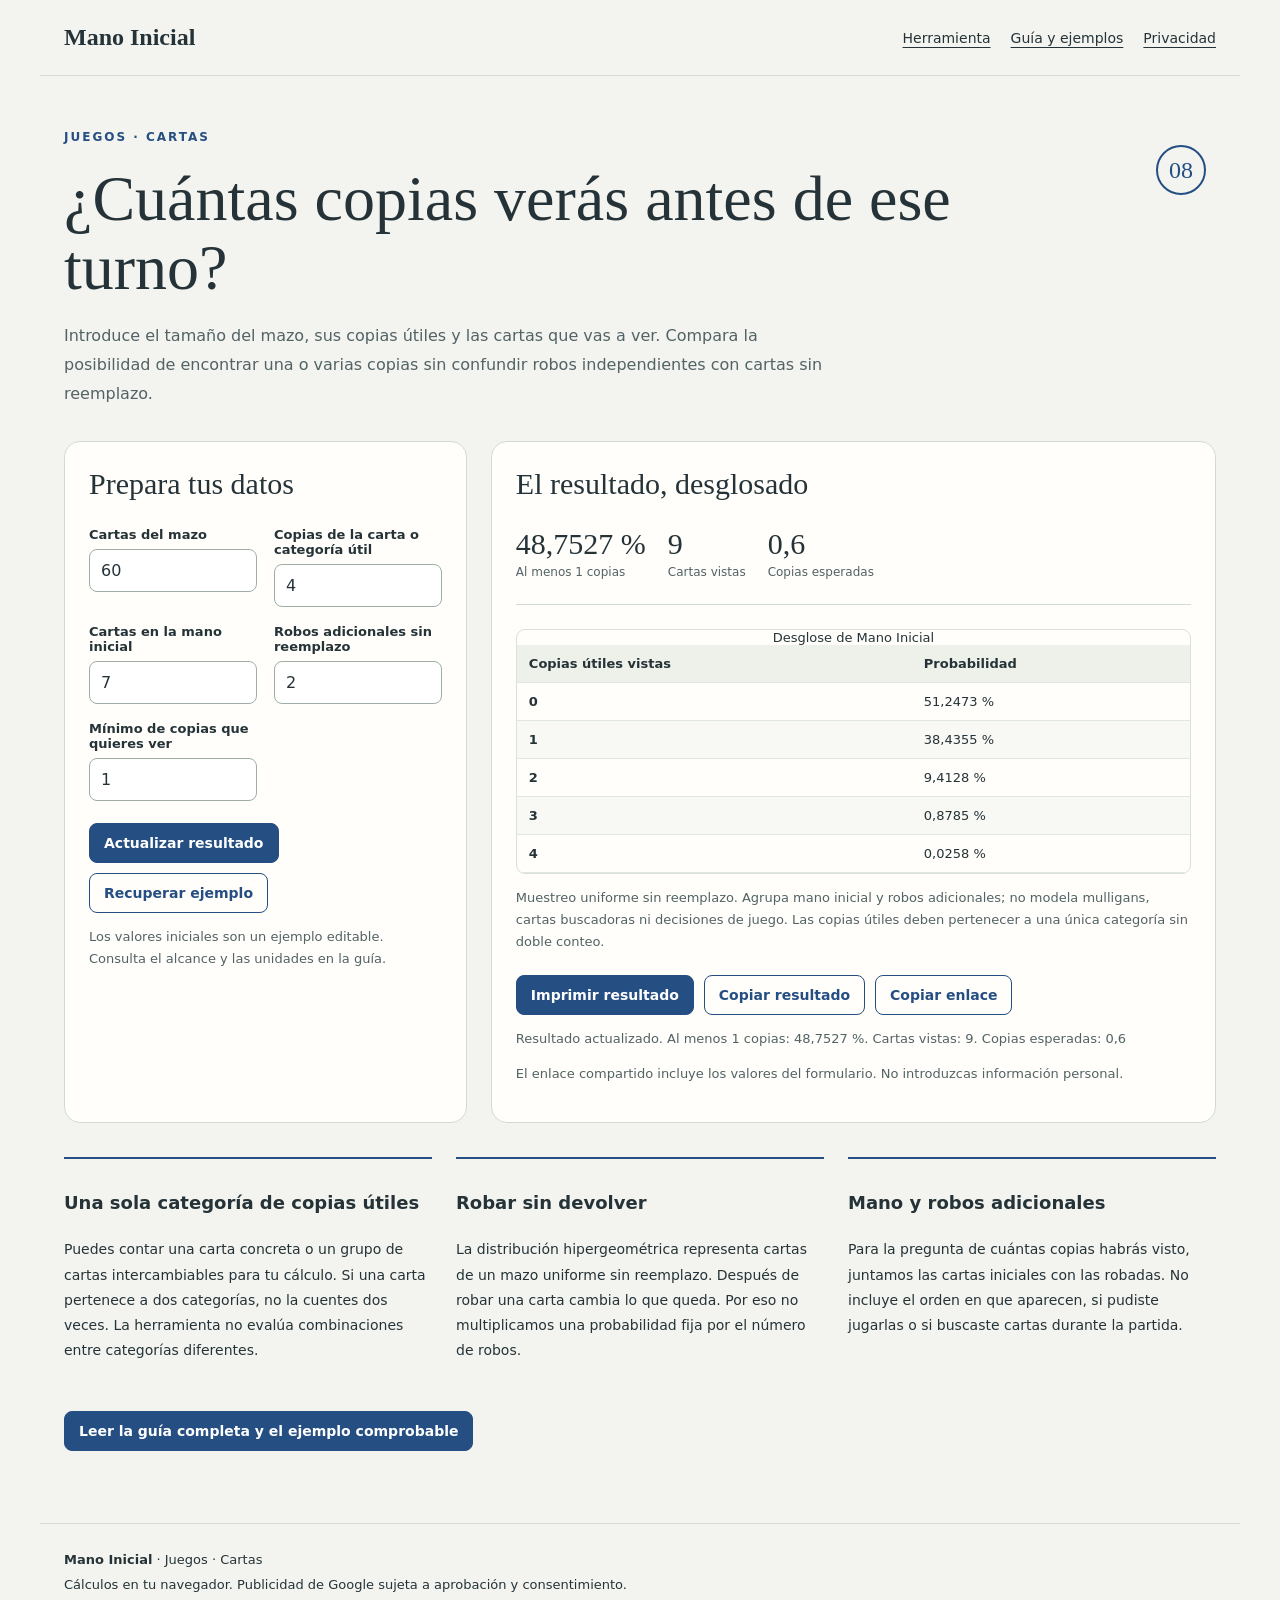
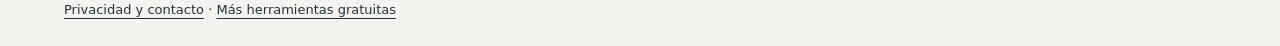
==== index.html @ ffcd870c "Publicar Mano Inicial completa" ====
<!doctype html><html lang="es"><head><meta charset="utf-8"><meta name="viewport" content="width=device-width,initial-scale=1"><meta name="theme-color" content="#254e83"><title>Probabilidad de mano inicial y robos sin reemplazo | Mano Inicial</title><meta name="description" content="Calcula la probabilidad de ver copias útiles en una mano y robos extra. Distribución hipergeométrica con recuentos enteros y parámetros de tu mazo."><link rel="canonical" href="https://ilga25.github.io/mano-inicial/"><link rel="icon" href="favicon.svg" type="image/svg+xml"><link rel="stylesheet" href="style.css"><style>:root{--accent:#254e83}</style><script async src="https://pagead2.googlesyndication.com/pagead/js/adsbygoogle.js?client=ca-pub-2632653491273997" crossorigin="anonymous"></script><script src="privacy-options.js" defer></script><script src="math.js" defer></script><script src="app.js" defer></script><script id="tool-config" type="application/json">{"slug": "mano-inicial", "name": "Mano Inicial", "kind": "hand", "category": "Juegos · Cartas", "color": "#254e83", "title": "Probabilidad de mano inicial y robos sin reemplazo", "description": "Calcula la probabilidad de ver copias útiles en una mano y robos extra. Distribución hipergeométrica con recuentos enteros y parámetros de tu mazo.", "hero": "¿Cuántas copias verás antes de ese turno?", "intro": "Introduce el tamaño del mazo, sus copias útiles y las cartas que vas a ver. Compara la posibilidad de encontrar una o varias copias sin confundir robos independientes con cartas sin reemplazo.", "fields": [["deck", "Cartas del mazo", 60, 2, 300, 1], ["copies", "Copias de la carta o categoría útil", 4, 0, 300, 1], ["hand", "Cartas en la mano inicial", 7, 0, 300, 1], ["draws", "Robos adicionales sin reemplazo", 2, 0, 300, 1], ["need", "Mínimo de copias que quieres ver", 1, 0, 300, 1]], "guide": [["Una sola categoría de copias útiles", "Puedes contar una carta concreta o un grupo de cartas intercambiables para tu cálculo. Si una carta pertenece a dos categorías, no la cuentes dos veces. La herramienta no evalúa combinaciones entre categorías diferentes."], ["Robar sin devolver", "La distribución hipergeométrica representa cartas de un mazo uniforme sin reemplazo. Después de robar una carta cambia lo que queda. Por eso no multiplicamos una probabilidad fija por el número de robos."], ["Mano y robos adicionales", "Para la pregunta de cuántas copias habrás visto, juntamos las cartas iniciales con las robadas. No incluye el orden en que aparecen, si pudiste jugarlas o si buscaste cartas durante la partida."], ["No modela mulligans", "Cambiar cartas, barajar de nuevo, seleccionar entre varias o usar efectos de búsqueda altera el proceso. Para esos casos este cálculo básico no es válido sin adaptar la distribución."], ["Qué significan las copias esperadas", "Es una media matemática: cartas vistas × copias útiles ÷ tamaño del mazo. Un valor como 0,6 no significa que puedas robar una fracción de carta; resume el promedio de muchas manos posibles."], ["Ejemplo comprobable", "En un mazo de diez cartas con dos útiles, al ver dos cartas hay 45 parejas posibles. Solo una contiene las dos útiles, dieciséis contienen exactamente una y veintiocho no contienen ninguna. Al menos una corresponde a 17 de 45."]]}</script><script type="application/ld+json">{"@context": "https://schema.org", "@type": "WebApplication", "name": "Mano Inicial", "url": "https://ilga25.github.io/mano-inicial/", "description": "Calcula la probabilidad de ver copias útiles en una mano y robos extra. Distribución hipergeométrica con recuentos enteros y parámetros de tu mazo.", "inLanguage": "es", "operatingSystem": "Any", "applicationCategory": "UtilitiesApplication", "offers": {"@type": "Offer", "price": "0", "priceCurrency": "EUR"}}</script></head><body><a href="#main" class="skip">Saltar al contenido</a><header><a href="./">Mano Inicial</a><nav aria-label="Principal"><a href="./">Herramienta</a><a href="guia.html">Guía y ejemplos</a><a href="privacidad.html">Privacidad</a></nav></header><main id="main"><section class="hero"><div class="badge" aria-hidden="true">08</div><p class="eyebrow">Juegos · Cartas</p><h1>¿Cuántas copias verás antes de ese turno?</h1><p class="intro">Introduce el tamaño del mazo, sus copias útiles y las cartas que vas a ver. Compara la posibilidad de encontrar una o varias copias sin confundir robos independientes con cartas sin reemplazo.</p></section><div class="workspace"><section class="panel inputs"><h2>Prepara tus datos</h2><form id="form"><div class="fields"><label class="field">Cartas del mazo<input id="deck" type="number" min="2" max="300" step="1" value="60" required></label><label class="field">Copias de la carta o categoría útil<input id="copies" type="number" min="0" max="300" step="1" value="4" required></label><label class="field">Cartas en la mano inicial<input id="hand" type="number" min="0" max="300" step="1" value="7" required></label><label class="field">Robos adicionales sin reemplazo<input id="draws" type="number" min="0" max="300" step="1" value="2" required></label><label class="field">Mínimo de copias que quieres ver<input id="need" type="number" min="0" max="300" step="1" value="1" required></label></div><div class="actions"><button type="submit">Actualizar resultado</button><button id="reset" class="secondary" type="button">Recuperar ejemplo</button></div></form><p class="small">Los valores iniciales son un ejemplo editable. Consulta el alcance y las unidades en la guía.</p></section><section class="panel output"><h2>El resultado, desglosado</h2><noscript>Activa JavaScript para utilizar la herramienta. La guía se puede consultar sin JavaScript.</noscript><p id="error" role="alert" hidden></p><div id="result"><div id="metrics" class="metrics"></div><div class="table-wrap"><table><caption>Desglose de Mano Inicial</caption><thead><tr id="head-row"></tr></thead><tbody id="body-rows"></tbody></table></div><p id="note" class="small"></p></div><div class="actions"><button id="print" type="button">Imprimir resultado</button><button id="copy" type="button" class="secondary">Copiar resultado</button><button id="share" type="button" class="secondary">Copiar enlace</button></div><p id="feedback" role="status" class="small"></p><textarea id="copy-field" aria-label="Contenido para copiar" readonly hidden></textarea><p id="status" role="status" class="small"></p><p class="small share-note">El enlace compartido incluye los valores del formulario. No introduzcas información personal.</p></section></div><section class="cards"><article><h3>Una sola categoría de copias útiles</h3><p>Puedes contar una carta concreta o un grupo de cartas intercambiables para tu cálculo. Si una carta pertenece a dos categorías, no la cuentes dos veces. La herramienta no evalúa combinaciones entre categorías diferentes.</p></article><article><h3>Robar sin devolver</h3><p>La distribución hipergeométrica representa cartas de un mazo uniforme sin reemplazo. Después de robar una carta cambia lo que queda. Por eso no multiplicamos una probabilidad fija por el número de robos.</p></article><article><h3>Mano y robos adicionales</h3><p>Para la pregunta de cuántas copias habrás visto, juntamos las cartas iniciales con las robadas. No incluye el orden en que aparecen, si pudiste jugarlas o si buscaste cartas durante la partida.</p></article></section><p class="guide-link"><a class="button" href="guia.html">Leer la guía completa y el ejemplo comprobable</a></p></main><footer><strong>Mano Inicial</strong> · Juegos · Cartas<br>Cálculos en tu navegador. Publicidad de Google sujeta a aprobación y consentimiento.<br><a href="privacidad.html">Privacidad y contacto</a> · <a href="https://ilga25.github.io/herramientas.html">Más herramientas gratuitas</a><div><button type="button" id="privacy-options" class="secondary" hidden>Opciones de privacidad</button></div></footer></body></html>
---- style.css ----
:root{font-family:system-ui,sans-serif;color:#253338;background:#f3f4ef;font-synthesis:none;--accent:#155e63}*{box-sizing:border-box}body{margin:0}a{color:inherit;text-underline-offset:4px}header,main,footer{max-width:1200px;margin:auto;padding:24px}header{display:flex;justify-content:space-between;align-items:center;gap:20px;border-bottom:1px solid #d5dcd7}header>a{font:700 24px Georgia,serif;text-decoration:none}nav{display:flex;flex-wrap:wrap;gap:20px;font-size:14px}.eyebrow{text-transform:uppercase;letter-spacing:2px;font-size:12px;color:var(--accent);font-weight:750;margin-top:30px}h1{font:clamp(40px,5vw,65px)/1.08 Georgia,serif;font-weight:400;max-width:900px;margin:20px 0}h2{font:30px/1.2 Georgia,serif}h3{font-size:18px}.intro{max-width:760px;line-height:1.8;color:#526265}.hero{position:relative;padding-right:70px}.badge{position:absolute;right:10px;top:15px;width:50px;height:50px;border:2px solid var(--accent);color:var(--accent);border-radius:50%;display:grid;place-items:center;font:24px Georgia,serif}.workspace{display:grid;grid-template-columns:minmax(300px,.75fr) minmax(430px,1.35fr);gap:24px;margin:32px 0}.panel{min-width:0;background:#fffefa;border:1px solid #d1dbd4;border-radius:16px;padding:24px}.panel h2{margin-top:0}.fields{display:grid;grid-template-columns:1fr 1fr;gap:17px}.field{font-size:13px;font-weight:650;display:block}.field input,.field select,.field textarea{display:block;width:100%;min-width:0;margin:7px 0 0;border:1px solid #9eaea5;border-radius:8px;background:white;font:16px system-ui;color:#253338;padding:11px}.field textarea{min-height:240px;resize:vertical;font:14px/1.6 ui-monospace,monospace}.text-field{grid-column:1/-1}input:focus,textarea:focus,button:focus-visible{outline:3px solid color-mix(in srgb,var(--accent) 35%,white);outline-offset:2px}.actions{display:flex;gap:10px;flex-wrap:wrap;margin-top:22px}button,.button{border:1px solid var(--accent);border-radius:8px;background:var(--accent);color:white;padding:11px 14px;font:600 14px system-ui;cursor:pointer;text-decoration:none;display:inline-block}button.secondary{background:transparent;color:var(--accent)}button:disabled{opacity:.45;cursor:default}.small{font-size:13px;line-height:1.7;color:#526265}.metrics{display:flex;flex-wrap:wrap;gap:22px;padding:0 0 24px;border-bottom:1px solid #d1dbd4;margin-bottom:24px}.metrics div{max-width:100%}.metrics strong{display:block;font:30px Georgia,serif;overflow-wrap:anywhere}.metrics span{font-size:12px;color:#526265}.table-wrap{overflow:auto;max-height:680px;border:1px solid #dae0da;border-radius:9px}table{border-collapse:collapse;width:100%;font-size:13px}th,td{border-bottom:1px solid #e0e6e0;padding:11px 12px;text-align:left;vertical-align:top}thead{background:#eef1e9;position:sticky;top:0}tbody th{font-weight:600}tbody tr:nth-child(even){background:#f8f9f4}td{white-space:pre-wrap;overflow-wrap:anywhere;max-width:500px}#error{background:#fbece3;color:#833e20;border-left:4px solid #af5b32;padding:18px;line-height:1.6}#copy-field{width:100%;min-height:100px;font:13px monospace}.reading{max-width:790px;line-height:1.85}.reading h2{margin-top:34px}.cards{display:grid;grid-template-columns:repeat(3,1fr);gap:24px;margin:34px 0}.cards article{border-top:2px solid var(--accent);padding-top:10px;font-size:14px;line-height:1.8}footer{border-top:1px solid #d5dcd7;margin-top:32px;font-size:13px;line-height:1.9}.skip{position:absolute;top:-100px}.skip:focus{top:10px;background:white;padding:14px;z-index:10}[hidden]{display:none!important}.prompt-tool .workspace{grid-template-columns:1fr}.prompt-tool .fields{grid-template-columns:1fr 1fr}.prompt-tool .text-field{grid-column:auto}.prompt-tool .table-wrap td:last-child{min-width:280px;max-width:750px;font-family:ui-monospace,monospace}.prompt-tool .table-wrap{max-height:800px}@media(max-width:850px){.workspace{grid-template-columns:1fr}.cards{grid-template-columns:1fr}.prompt-tool .fields{grid-template-columns:1fr}.hero{padding-right:0}.badge{display:none}header{align-items:flex-start;flex-direction:column}h1{font-size:43px}}@media(max-width:420px){header,main,footer{padding:18px}.panel{padding:17px}.fields{grid-template-columns:1fr}nav{gap:14px}}@media print{body{background:white}header,footer,.hero,.inputs,.actions,.small.share-note,.cards,#feedback,#copy-field,.guide-link{display:none}.workspace{display:block}.panel{border:0;padding:0}.table-wrap{max-height:none;overflow:visible;border:0}thead{position:static}tr{break-inside:avoid}table{font-size:10px}main{padding:0}.metrics strong{font-size:24px}}
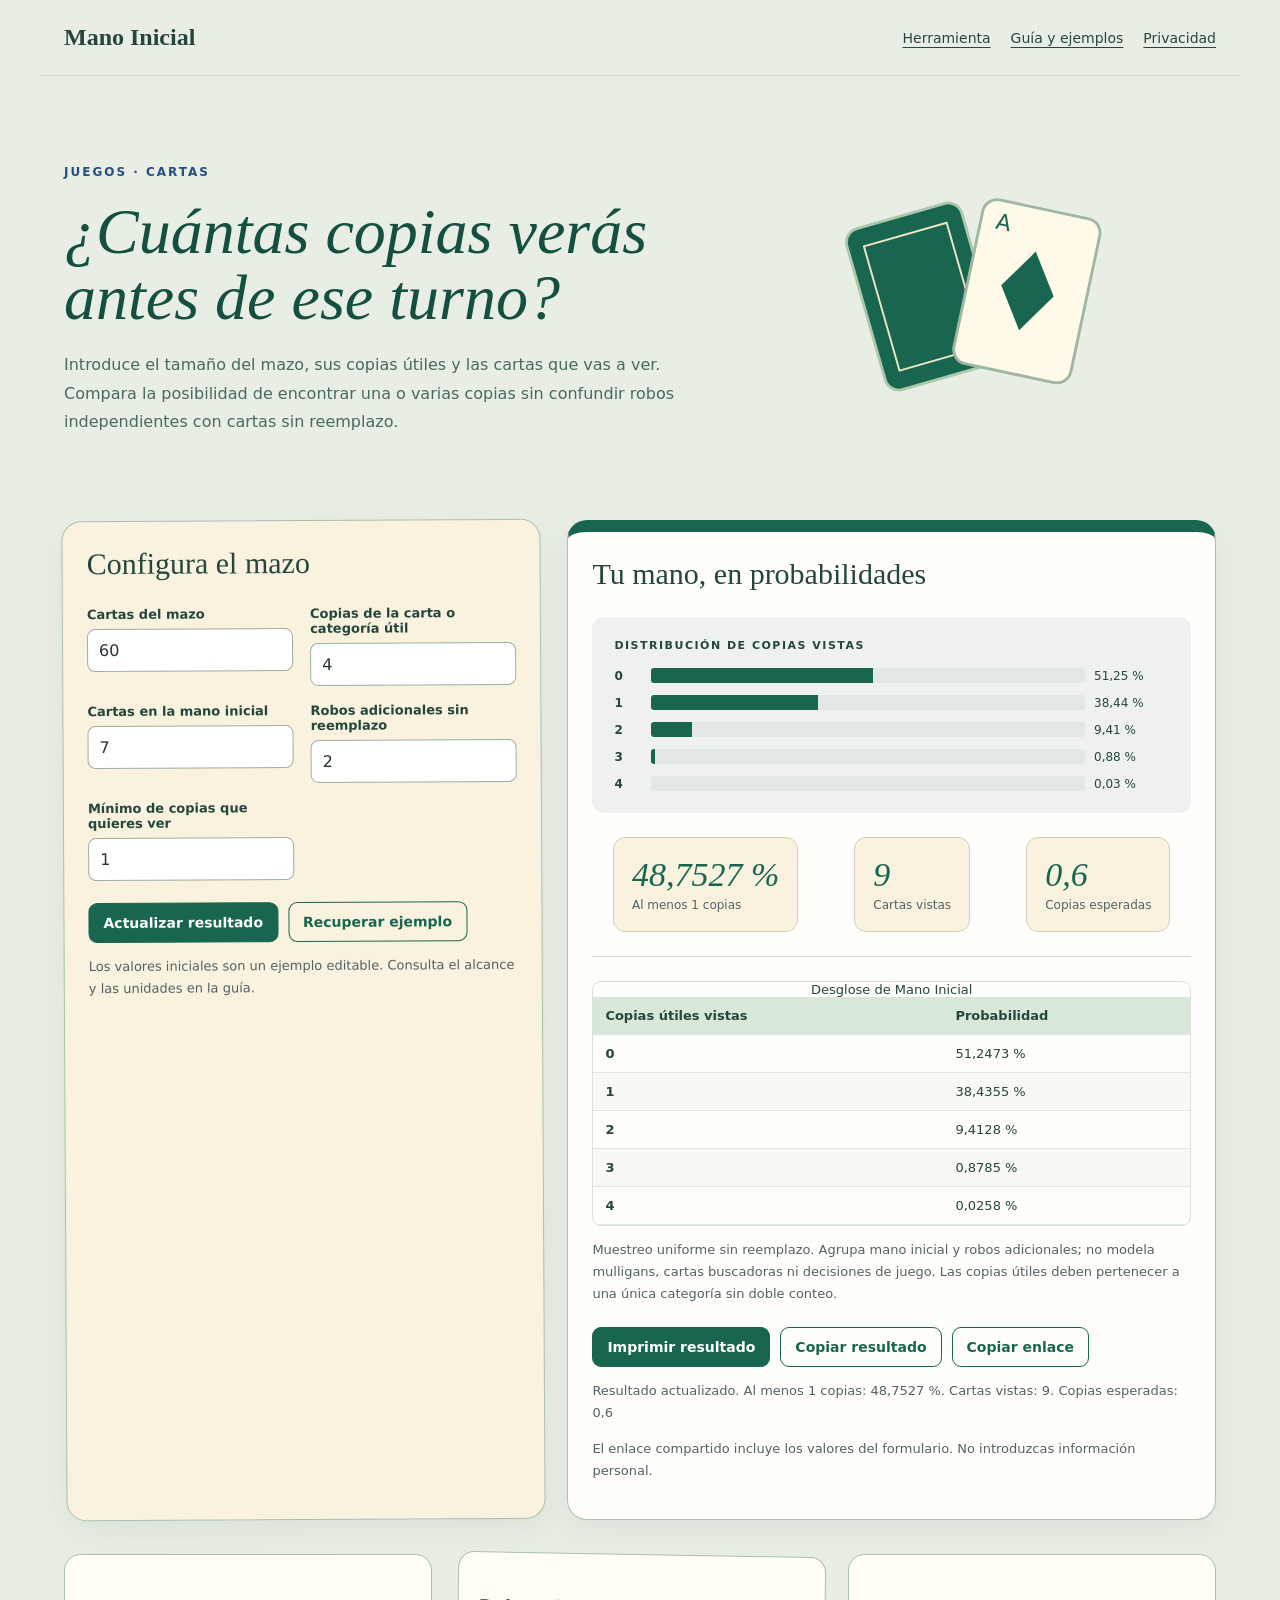
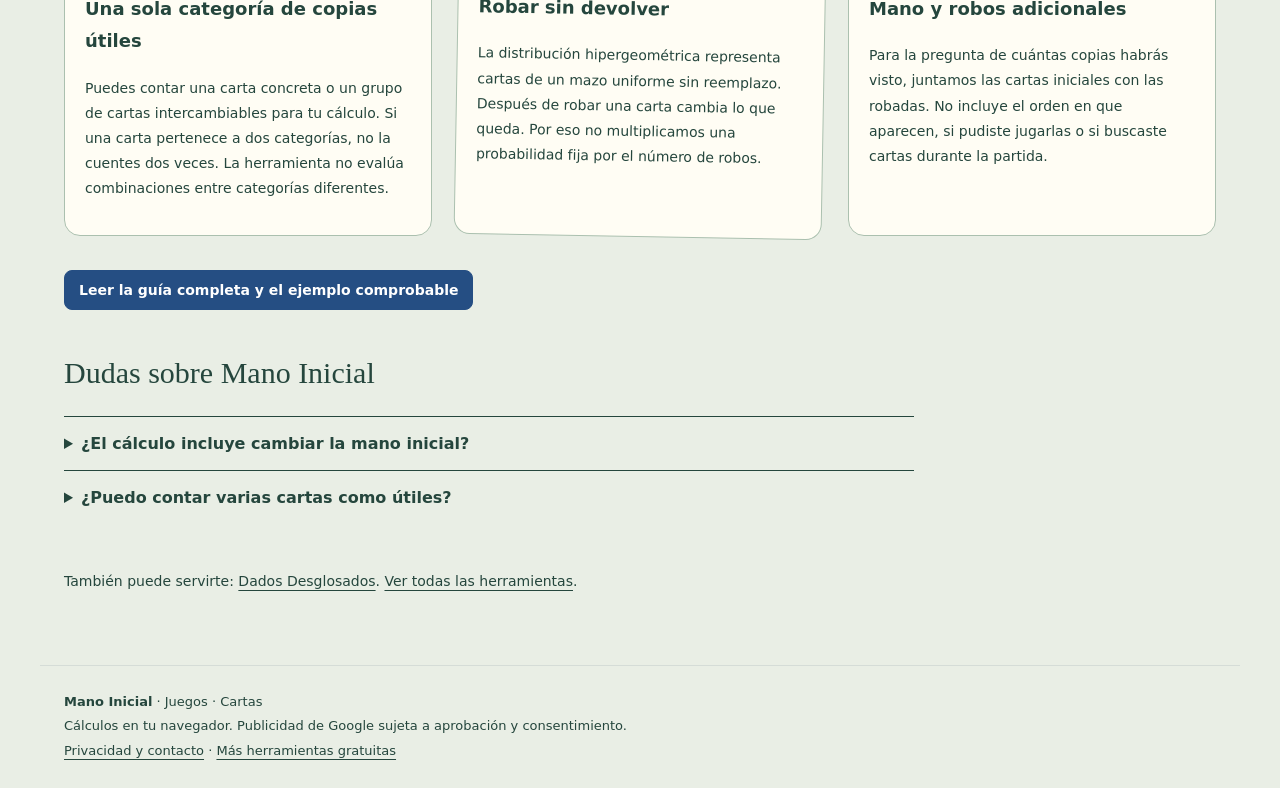
==== commit 79eb053c: "Identidad visual y SEO de Mano Inicial" ====
--- a/index.html
+++ b/index.html
@@ -1 +1 @@
-<!doctype html><html lang="es"><head><meta charset="utf-8"><meta name="viewport" content="width=device-width,initial-scale=1"><meta name="theme-color" content="#254e83"><title>Probabilidad de mano inicial y robos sin reemplazo | Mano Inicial</title><meta name="description" content="Calcula la probabilidad de ver copias útiles en una mano y robos extra. Distribución hipergeométrica con recuentos enteros y parámetros de tu mazo."><link rel="canonical" href="https://ilga25.github.io/mano-inicial/"><link rel="icon" href="favicon.svg" type="image/svg+xml"><link rel="stylesheet" href="style.css"><style>:root{--accent:#254e83}</style><script async src="https://pagead2.googlesyndication.com/pagead/js/adsbygoogle.js?client=ca-pub-2632653491273997" crossorigin="anonymous"></script><script src="privacy-options.js" defer></script><script src="math.js" defer></script><script src="app.js" defer></script><script id="tool-config" type="application/json">{"slug": "mano-inicial", "name": "Mano Inicial", "kind": "hand", "category": "Juegos · Cartas", "color": "#254e83", "title": "Probabilidad de mano inicial y robos sin reemplazo", "description": "Calcula la probabilidad de ver copias útiles en una mano y robos extra. Distribución hipergeométrica con recuentos enteros y parámetros de tu mazo.", "hero": "¿Cuántas copias verás antes de ese turno?", "intro": "Introduce el tamaño del mazo, sus copias útiles y las cartas que vas a ver. Compara la posibilidad de encontrar una o varias copias sin confundir robos independientes con cartas sin reemplazo.", "fields": [["deck", "Cartas del mazo", 60, 2, 300, 1], ["copies", "Copias de la carta o categoría útil", 4, 0, 300, 1], ["hand", "Cartas en la mano inicial", 7, 0, 300, 1], ["draws", "Robos adicionales sin reemplazo", 2, 0, 300, 1], ["need", "Mínimo de copias que quieres ver", 1, 0, 300, 1]], "guide": [["Una sola categoría de copias útiles", "Puedes contar una carta concreta o un grupo de cartas intercambiables para tu cálculo. Si una carta pertenece a dos categorías, no la cuentes dos veces. La herramienta no evalúa combinaciones entre categorías diferentes."], ["Robar sin devolver", "La distribución hipergeométrica representa cartas de un mazo uniforme sin reemplazo. Después de robar una carta cambia lo que queda. Por eso no multiplicamos una probabilidad fija por el número de robos."], ["Mano y robos adicionales", "Para la pregunta de cuántas copias habrás visto, juntamos las cartas iniciales con las robadas. No incluye el orden en que aparecen, si pudiste jugarlas o si buscaste cartas durante la partida."], ["No modela mulligans", "Cambiar cartas, barajar de nuevo, seleccionar entre varias o usar efectos de búsqueda altera el proceso. Para esos casos este cálculo básico no es válido sin adaptar la distribución."], ["Qué significan las copias esperadas", "Es una media matemática: cartas vistas × copias útiles ÷ tamaño del mazo. Un valor como 0,6 no significa que puedas robar una fracción de carta; resume el promedio de muchas manos posibles."], ["Ejemplo comprobable", "En un mazo de diez cartas con dos útiles, al ver dos cartas hay 45 parejas posibles. Solo una contiene las dos útiles, dieciséis contienen exactamente una y veintiocho no contienen ninguna. Al menos una corresponde a 17 de 45."]]}</script><script type="application/ld+json">{"@context": "https://schema.org", "@type": "WebApplication", "name": "Mano Inicial", "url": "https://ilga25.github.io/mano-inicial/", "description": "Calcula la probabilidad de ver copias útiles en una mano y robos extra. Distribución hipergeométrica con recuentos enteros y parámetros de tu mazo.", "inLanguage": "es", "operatingSystem": "Any", "applicationCategory": "UtilitiesApplication", "offers": {"@type": "Offer", "price": "0", "priceCurrency": "EUR"}}</script></head><body><a href="#main" class="skip">Saltar al contenido</a><header><a href="./">Mano Inicial</a><nav aria-label="Principal"><a href="./">Herramienta</a><a href="guia.html">Guía y ejemplos</a><a href="privacidad.html">Privacidad</a></nav></header><main id="main"><section class="hero"><div class="badge" aria-hidden="true">08</div><p class="eyebrow">Juegos · Cartas</p><h1>¿Cuántas copias verás antes de ese turno?</h1><p class="intro">Introduce el tamaño del mazo, sus copias útiles y las cartas que vas a ver. Compara la posibilidad de encontrar una o varias copias sin confundir robos independientes con cartas sin reemplazo.</p></section><div class="workspace"><section class="panel inputs"><h2>Prepara tus datos</h2><form id="form"><div class="fields"><label class="field">Cartas del mazo<input id="deck" type="number" min="2" max="300" step="1" value="60" required></label><label class="field">Copias de la carta o categoría útil<input id="copies" type="number" min="0" max="300" step="1" value="4" required></label><label class="field">Cartas en la mano inicial<input id="hand" type="number" min="0" max="300" step="1" value="7" required></label><label class="field">Robos adicionales sin reemplazo<input id="draws" type="number" min="0" max="300" step="1" value="2" required></label><label class="field">Mínimo de copias que quieres ver<input id="need" type="number" min="0" max="300" step="1" value="1" required></label></div><div class="actions"><button type="submit">Actualizar resultado</button><button id="reset" class="secondary" type="button">Recuperar ejemplo</button></div></form><p class="small">Los valores iniciales son un ejemplo editable. Consulta el alcance y las unidades en la guía.</p></section><section class="panel output"><h2>El resultado, desglosado</h2><noscript>Activa JavaScript para utilizar la herramienta. La guía se puede consultar sin JavaScript.</noscript><p id="error" role="alert" hidden></p><div id="result"><div id="metrics" class="metrics"></div><div class="table-wrap"><table><caption>Desglose de Mano Inicial</caption><thead><tr id="head-row"></tr></thead><tbody id="body-rows"></tbody></table></div><p id="note" class="small"></p></div><div class="actions"><button id="print" type="button">Imprimir resultado</button><button id="copy" type="button" class="secondary">Copiar resultado</button><button id="share" type="button" class="secondary">Copiar enlace</button></div><p id="feedback" role="status" class="small"></p><textarea id="copy-field" aria-label="Contenido para copiar" readonly hidden></textarea><p id="status" role="status" class="small"></p><p class="small share-note">El enlace compartido incluye los valores del formulario. No introduzcas información personal.</p></section></div><section class="cards"><article><h3>Una sola categoría de copias útiles</h3><p>Puedes contar una carta concreta o un grupo de cartas intercambiables para tu cálculo. Si una carta pertenece a dos categorías, no la cuentes dos veces. La herramienta no evalúa combinaciones entre categorías diferentes.</p></article><article><h3>Robar sin devolver</h3><p>La distribución hipergeométrica representa cartas de un mazo uniforme sin reemplazo. Después de robar una carta cambia lo que queda. Por eso no multiplicamos una probabilidad fija por el número de robos.</p></article><article><h3>Mano y robos adicionales</h3><p>Para la pregunta de cuántas copias habrás visto, juntamos las cartas iniciales con las robadas. No incluye el orden en que aparecen, si pudiste jugarlas o si buscaste cartas durante la partida.</p></article></section><p class="guide-link"><a class="button" href="guia.html">Leer la guía completa y el ejemplo comprobable</a></p></main><footer><strong>Mano Inicial</strong> · Juegos · Cartas<br>Cálculos en tu navegador. Publicidad de Google sujeta a aprobación y consentimiento.<br><a href="privacidad.html">Privacidad y contacto</a> · <a href="https://ilga25.github.io/herramientas.html">Más herramientas gratuitas</a><div><button type="button" id="privacy-options" class="secondary" hidden>Opciones de privacidad</button></div></footer></body></html>+<!doctype html><html lang="es"><head><meta charset="utf-8"><meta name="viewport" content="width=device-width,initial-scale=1"><meta name="theme-color" content="#254e83"><title>Probabilidad de mano inicial y robos sin reemplazo | Mano Inicial</title><meta name="description" content="Calcula la probabilidad de ver copias útiles en una mano y robos extra. Distribución hipergeométrica con recuentos enteros y parámetros de tu mazo."><link rel="canonical" href="https://ilga25.github.io/mano-inicial/"><link rel="icon" href="favicon.svg" type="image/svg+xml"><link rel="stylesheet" href="style.css"><style>:root{--accent:#254e83}</style><script async src="https://pagead2.googlesyndication.com/pagead/js/adsbygoogle.js?client=ca-pub-2632653491273997" crossorigin="anonymous"></script><script src="privacy-options.js" defer></script><script src="math.js" defer></script><script src="app.js" defer></script><script id="tool-config" type="application/json">{"slug": "mano-inicial", "name": "Mano Inicial", "kind": "hand", "category": "Juegos · Cartas", "color": "#254e83", "title": "Probabilidad de mano inicial y robos sin reemplazo", "description": "Calcula la probabilidad de ver copias útiles en una mano y robos extra. Distribución hipergeométrica con recuentos enteros y parámetros de tu mazo.", "hero": "¿Cuántas copias verás antes de ese turno?", "intro": "Introduce el tamaño del mazo, sus copias útiles y las cartas que vas a ver. Compara la posibilidad de encontrar una o varias copias sin confundir robos independientes con cartas sin reemplazo.", "fields": [["deck", "Cartas del mazo", 60, 2, 300, 1], ["copies", "Copias de la carta o categoría útil", 4, 0, 300, 1], ["hand", "Cartas en la mano inicial", 7, 0, 300, 1], ["draws", "Robos adicionales sin reemplazo", 2, 0, 300, 1], ["need", "Mínimo de copias que quieres ver", 1, 0, 300, 1]], "guide": [["Una sola categoría de copias útiles", "Puedes contar una carta concreta o un grupo de cartas intercambiables para tu cálculo. Si una carta pertenece a dos categorías, no la cuentes dos veces. La herramienta no evalúa combinaciones entre categorías diferentes."], ["Robar sin devolver", "La distribución hipergeométrica representa cartas de un mazo uniforme sin reemplazo. Después de robar una carta cambia lo que queda. Por eso no multiplicamos una probabilidad fija por el número de robos."], ["Mano y robos adicionales", "Para la pregunta de cuántas copias habrás visto, juntamos las cartas iniciales con las robadas. No incluye el orden en que aparecen, si pudiste jugarlas o si buscaste cartas durante la partida."], ["No modela mulligans", "Cambiar cartas, barajar de nuevo, seleccionar entre varias o usar efectos de búsqueda altera el proceso. Para esos casos este cálculo básico no es válido sin adaptar la distribución."], ["Qué significan las copias esperadas", "Es una media matemática: cartas vistas × copias útiles ÷ tamaño del mazo. Un valor como 0,6 no significa que puedas robar una fracción de carta; resume el promedio de muchas manos posibles."], ["Ejemplo comprobable", "En un mazo de diez cartas con dos útiles, al ver dos cartas hay 45 parejas posibles. Solo una contiene las dos útiles, dieciséis contienen exactamente una y veintiocho no contienen ninguna. Al menos una corresponde a 17 de 45."]]}</script><script type="application/ld+json">{"@context": "https://schema.org", "@type": "WebApplication", "name": "Mano Inicial", "url": "https://ilga25.github.io/mano-inicial/", "description": "Calcula la probabilidad de ver copias útiles en una mano y robos extra. Distribución hipergeométrica con recuentos enteros y parámetros de tu mazo.", "inLanguage": "es", "operatingSystem": "Any", "applicationCategory": "UtilitiesApplication", "offers": {"@type": "Offer", "price": "0", "priceCurrency": "EUR"}}</script><meta property="og:type" content="website"><meta property="og:locale" content="es_ES"><meta property="og:url" content="https://ilga25.github.io/mano-inicial/"><meta property="og:title" content="Probabilidad de mano inicial y robos sin reemplazo | Mano Inicial"><meta name="twitter:card" content="summary"><meta property="og:description" content="Calcula la probabilidad de ver copias útiles en una mano y robos extra. Distribución hipergeométrica con recuentos enteros y parámetros de tu mazo."></head><body class="theme-hand"><a href="#main" class="skip">Saltar al contenido</a><header><a href="./">Mano Inicial</a><nav aria-label="Principal"><a href="./">Herramienta</a><a href="guia.html">Guía y ejemplos</a><a href="privacidad.html">Privacidad</a></nav></header><main id="main"><section class="hero"><div class="hero-copy"><p class="eyebrow">Juegos · Cartas</p><h1>¿Cuántas copias verás antes de ese turno?</h1><p class="intro">Introduce el tamaño del mazo, sus copias útiles y las cartas que vas a ver. Compara la posibilidad de encontrar una o varias copias sin confundir robos independientes con cartas sin reemplazo.</p></div><div class="brand-art" aria-hidden="true"><svg viewBox="0 0 400 230"><g transform="rotate(-16 155 120)"><rect x="75" y="25" width="125" height="175" rx="15" fill="#196650" stroke="#acc8ab" stroke-width="3"/><path d="M92 45h90v135H92z" fill="none" stroke="#f0e6c5" stroke-width="2"/></g><g transform="rotate(12 245 120)"><rect x="180" y="25" width="125" height="175" rx="15" fill="#fff9e7" stroke="#9fb6a3" stroke-width="3"/><path d="M243 70l28 42-28 42-28-42z" fill="#196650"/><text x="196" y="55" fill="#196650" font-size="23">A</text></g></svg></div></section><div class="workspace"><section class="panel inputs"><h2>Configura el mazo</h2><form id="form"><div class="fields"><label class="field">Cartas del mazo<input id="deck" type="number" min="2" max="300" step="1" value="60" required></label><label class="field">Copias de la carta o categoría útil<input id="copies" type="number" min="0" max="300" step="1" value="4" required></label><label class="field">Cartas en la mano inicial<input id="hand" type="number" min="0" max="300" step="1" value="7" required></label><label class="field">Robos adicionales sin reemplazo<input id="draws" type="number" min="0" max="300" step="1" value="2" required></label><label class="field">Mínimo de copias que quieres ver<input id="need" type="number" min="0" max="300" step="1" value="1" required></label></div><div class="actions"><button type="submit">Actualizar resultado</button><button id="reset" class="secondary" type="button">Recuperar ejemplo</button></div></form><p class="small">Los valores iniciales son un ejemplo editable. Consulta el alcance y las unidades en la guía.</p></section><section class="panel output"><h2>Tu mano, en probabilidades</h2><noscript>Activa JavaScript para utilizar la herramienta. La guía se puede consultar sin JavaScript.</noscript><p id="error" role="alert" hidden></p><div id="result"><div id="feature-viz"></div><div id="metrics" class="metrics"></div><div class="table-wrap"><table><caption>Desglose de Mano Inicial</caption><thead><tr id="head-row"></tr></thead><tbody id="body-rows"></tbody></table></div><p id="note" class="small"></p></div><div class="actions"><button id="print" type="button">Imprimir resultado</button><button id="copy" type="button" class="secondary">Copiar resultado</button><button id="share" type="button" class="secondary">Copiar enlace</button></div><p id="feedback" role="status" class="small"></p><textarea id="copy-field" aria-label="Contenido para copiar" readonly hidden></textarea><p id="status" role="status" class="small"></p><p class="small share-note">El enlace compartido incluye los valores del formulario. No introduzcas información personal.</p></section></div><section class="cards"><article><h3>Una sola categoría de copias útiles</h3><p>Puedes contar una carta concreta o un grupo de cartas intercambiables para tu cálculo. Si una carta pertenece a dos categorías, no la cuentes dos veces. La herramienta no evalúa combinaciones entre categorías diferentes.</p></article><article><h3>Robar sin devolver</h3><p>La distribución hipergeométrica representa cartas de un mazo uniforme sin reemplazo. Después de robar una carta cambia lo que queda. Por eso no multiplicamos una probabilidad fija por el número de robos.</p></article><article><h3>Mano y robos adicionales</h3><p>Para la pregunta de cuántas copias habrás visto, juntamos las cartas iniciales con las robadas. No incluye el orden en que aparecen, si pudiste jugarlas o si buscaste cartas durante la partida.</p></article></section><p class="guide-link"><a class="button" href="guia.html">Leer la guía completa y el ejemplo comprobable</a></p><!-- EXTRA IDENTIDAD --><section class="faq-custom"><h2>Dudas sobre Mano Inicial</h2><details><summary>¿El cálculo incluye cambiar la mano inicial?</summary><p>No. Los mulligans o efectos de búsqueda alteran el proceso y no se modelan aquí.</p></details><details><summary>¿Puedo contar varias cartas como útiles?</summary><p>Sí, si forman una sola categoría y no cuentas la misma carta más de una vez.</p></details></section><p class="related-tool">También puede servirte: <a href="https://ilga25.github.io/dados-desglosados/">Dados Desglosados</a>. <a href="https://ilga25.github.io/herramientas.html">Ver todas las herramientas</a>.</p><!-- FIN EXTRA IDENTIDAD --></main><footer><strong>Mano Inicial</strong> · Juegos · Cartas<br>Cálculos en tu navegador. Publicidad de Google sujeta a aprobación y consentimiento.<br><a href="privacidad.html">Privacidad y contacto</a> · <a href="https://ilga25.github.io/herramientas.html">Más herramientas gratuitas</a><div><button type="button" id="privacy-options" class="secondary" hidden>Opciones de privacidad</button></div></footer></body></html>
--- a/style.css
+++ b/style.css
@@ -1 +1,13 @@
-:root{font-family:system-ui,sans-serif;color:#253338;background:#f3f4ef;font-synthesis:none;--accent:#155e63}*{box-sizing:border-box}body{margin:0}a{color:inherit;text-underline-offset:4px}header,main,footer{max-width:1200px;margin:auto;padding:24px}header{display:flex;justify-content:space-between;align-items:center;gap:20px;border-bottom:1px solid #d5dcd7}header>a{font:700 24px Georgia,serif;text-decoration:none}nav{display:flex;flex-wrap:wrap;gap:20px;font-size:14px}.eyebrow{text-transform:uppercase;letter-spacing:2px;font-size:12px;color:var(--accent);font-weight:750;margin-top:30px}h1{font:clamp(40px,5vw,65px)/1.08 Georgia,serif;font-weight:400;max-width:900px;margin:20px 0}h2{font:30px/1.2 Georgia,serif}h3{font-size:18px}.intro{max-width:760px;line-height:1.8;color:#526265}.hero{position:relative;padding-right:70px}.badge{position:absolute;right:10px;top:15px;width:50px;height:50px;border:2px solid var(--accent);color:var(--accent);border-radius:50%;display:grid;place-items:center;font:24px Georgia,serif}.workspace{display:grid;grid-template-columns:minmax(300px,.75fr) minmax(430px,1.35fr);gap:24px;margin:32px 0}.panel{min-width:0;background:#fffefa;border:1px solid #d1dbd4;border-radius:16px;padding:24px}.panel h2{margin-top:0}.fields{display:grid;grid-template-columns:1fr 1fr;gap:17px}.field{font-size:13px;font-weight:650;display:block}.field input,.field select,.field textarea{display:block;width:100%;min-width:0;margin:7px 0 0;border:1px solid #9eaea5;border-radius:8px;background:white;font:16px system-ui;color:#253338;padding:11px}.field textarea{min-height:240px;resize:vertical;font:14px/1.6 ui-monospace,monospace}.text-field{grid-column:1/-1}input:focus,textarea:focus,button:focus-visible{outline:3px solid color-mix(in srgb,var(--accent) 35%,white);outline-offset:2px}.actions{display:flex;gap:10px;flex-wrap:wrap;margin-top:22px}button,.button{border:1px solid var(--accent);border-radius:8px;background:var(--accent);color:white;padding:11px 14px;font:600 14px system-ui;cursor:pointer;text-decoration:none;display:inline-block}button.secondary{background:transparent;color:var(--accent)}button:disabled{opacity:.45;cursor:default}.small{font-size:13px;line-height:1.7;color:#526265}.metrics{display:flex;flex-wrap:wrap;gap:22px;padding:0 0 24px;border-bottom:1px solid #d1dbd4;margin-bottom:24px}.metrics div{max-width:100%}.metrics strong{display:block;font:30px Georgia,serif;overflow-wrap:anywhere}.metrics span{font-size:12px;color:#526265}.table-wrap{overflow:auto;max-height:680px;border:1px solid #dae0da;border-radius:9px}table{border-collapse:collapse;width:100%;font-size:13px}th,td{border-bottom:1px solid #e0e6e0;padding:11px 12px;text-align:left;vertical-align:top}thead{background:#eef1e9;position:sticky;top:0}tbody th{font-weight:600}tbody tr:nth-child(even){background:#f8f9f4}td{white-space:pre-wrap;overflow-wrap:anywhere;max-width:500px}#error{background:#fbece3;color:#833e20;border-left:4px solid #af5b32;padding:18px;line-height:1.6}#copy-field{width:100%;min-height:100px;font:13px monospace}.reading{max-width:790px;line-height:1.85}.reading h2{margin-top:34px}.cards{display:grid;grid-template-columns:repeat(3,1fr);gap:24px;margin:34px 0}.cards article{border-top:2px solid var(--accent);padding-top:10px;font-size:14px;line-height:1.8}footer{border-top:1px solid #d5dcd7;margin-top:32px;font-size:13px;line-height:1.9}.skip{position:absolute;top:-100px}.skip:focus{top:10px;background:white;padding:14px;z-index:10}[hidden]{display:none!important}.prompt-tool .workspace{grid-template-columns:1fr}.prompt-tool .fields{grid-template-columns:1fr 1fr}.prompt-tool .text-field{grid-column:auto}.prompt-tool .table-wrap td:last-child{min-width:280px;max-width:750px;font-family:ui-monospace,monospace}.prompt-tool .table-wrap{max-height:800px}@media(max-width:850px){.workspace{grid-template-columns:1fr}.cards{grid-template-columns:1fr}.prompt-tool .fields{grid-template-columns:1fr}.hero{padding-right:0}.badge{display:none}header{align-items:flex-start;flex-direction:column}h1{font-size:43px}}@media(max-width:420px){header,main,footer{padding:18px}.panel{padding:17px}.fields{grid-template-columns:1fr}nav{gap:14px}}@media print{body{background:white}header,footer,.hero,.inputs,.actions,.small.share-note,.cards,#feedback,#copy-field,.guide-link{display:none}.workspace{display:block}.panel{border:0;padding:0}.table-wrap{max-height:none;overflow:visible;border:0}thead{position:static}tr{break-inside:avoid}table{font-size:10px}main{padding:0}.metrics strong{font-size:24px}}
+:root{font-family:system-ui,sans-serif;color:#253338;background:#f3f4ef;font-synthesis:none;--accent:#155e63}*{box-sizing:border-box}body{margin:0}a{color:inherit;text-underline-offset:4px}header,main,footer{max-width:1200px;margin:auto;padding:24px}header{display:flex;justify-content:space-between;align-items:center;gap:20px;border-bottom:1px solid #d5dcd7}header>a{font:700 24px Georgia,serif;text-decoration:none}nav{display:flex;flex-wrap:wrap;gap:20px;font-size:14px}.eyebrow{text-transform:uppercase;letter-spacing:2px;font-size:12px;color:var(--accent);font-weight:750;margin-top:30px}h1{font:clamp(40px,5vw,65px)/1.08 Georgia,serif;font-weight:400;max-width:900px;margin:20px 0}h2{font:30px/1.2 Georgia,serif}h3{font-size:18px}.intro{max-width:760px;line-height:1.8;color:#526265}.hero{position:relative;padding-right:70px}.badge{position:absolute;right:10px;top:15px;width:50px;height:50px;border:2px solid var(--accent);color:var(--accent);border-radius:50%;display:grid;place-items:center;font:24px Georgia,serif}.workspace{display:grid;grid-template-columns:minmax(300px,.75fr) minmax(430px,1.35fr);gap:24px;margin:32px 0}.panel{min-width:0;background:#fffefa;border:1px solid #d1dbd4;border-radius:16px;padding:24px}.panel h2{margin-top:0}.fields{display:grid;grid-template-columns:1fr 1fr;gap:17px}.field{font-size:13px;font-weight:650;display:block}.field input,.field select,.field textarea{display:block;width:100%;min-width:0;margin:7px 0 0;border:1px solid #9eaea5;border-radius:8px;background:white;font:16px system-ui;color:#253338;padding:11px}.field textarea{min-height:240px;resize:vertical;font:14px/1.6 ui-monospace,monospace}.text-field{grid-column:1/-1}input:focus,textarea:focus,button:focus-visible{outline:3px solid color-mix(in srgb,var(--accent) 35%,white);outline-offset:2px}.actions{display:flex;gap:10px;flex-wrap:wrap;margin-top:22px}button,.button{border:1px solid var(--accent);border-radius:8px;background:var(--accent);color:white;padding:11px 14px;font:600 14px system-ui;cursor:pointer;text-decoration:none;display:inline-block}button.secondary{background:transparent;color:var(--accent)}button:disabled{opacity:.45;cursor:default}.small{font-size:13px;line-height:1.7;color:#526265}.metrics{display:flex;flex-wrap:wrap;gap:22px;padding:0 0 24px;border-bottom:1px solid #d1dbd4;margin-bottom:24px}.metrics div{max-width:100%}.metrics strong{display:block;font:30px Georgia,serif;overflow-wrap:anywhere}.metrics span{font-size:12px;color:#526265}.table-wrap{overflow:auto;max-height:680px;border:1px solid #dae0da;border-radius:9px}table{border-collapse:collapse;width:100%;font-size:13px}th,td{border-bottom:1px solid #e0e6e0;padding:11px 12px;text-align:left;vertical-align:top}thead{background:#eef1e9;position:sticky;top:0}tbody th{font-weight:600}tbody tr:nth-child(even){background:#f8f9f4}td{white-space:pre-wrap;overflow-wrap:anywhere;max-width:500px}#error{background:#fbece3;color:#833e20;border-left:4px solid #af5b32;padding:18px;line-height:1.6}#copy-field{width:100%;min-height:100px;font:13px monospace}.reading{max-width:790px;line-height:1.85}.reading h2{margin-top:34px}.cards{display:grid;grid-template-columns:repeat(3,1fr);gap:24px;margin:34px 0}.cards article{border-top:2px solid var(--accent);padding-top:10px;font-size:14px;line-height:1.8}footer{border-top:1px solid #d5dcd7;margin-top:32px;font-size:13px;line-height:1.9}.skip{position:absolute;top:-100px}.skip:focus{top:10px;background:white;padding:14px;z-index:10}[hidden]{display:none!important}.prompt-tool .workspace{grid-template-columns:1fr}.prompt-tool .fields{grid-template-columns:1fr 1fr}.prompt-tool .text-field{grid-column:auto}.prompt-tool .table-wrap td:last-child{min-width:280px;max-width:750px;font-family:ui-monospace,monospace}.prompt-tool .table-wrap{max-height:800px}@media(max-width:850px){.workspace{grid-template-columns:1fr}.cards{grid-template-columns:1fr}.prompt-tool .fields{grid-template-columns:1fr}.hero{padding-right:0}.badge{display:none}header{align-items:flex-start;flex-direction:column}h1{font-size:43px}}@media(max-width:420px){header,main,footer{padding:18px}.panel{padding:17px}.fields{grid-template-columns:1fr}nav{gap:14px}}@media print{body{background:white}header,footer,.hero,.inputs,.actions,.small.share-note,.cards,#feedback,#copy-field,.guide-link{display:none}.workspace{display:block}.panel{border:0;padding:0}.table-wrap{max-height:none;overflow:visible;border:0}thead{position:static}tr{break-inside:avoid}table{font-size:10px}main{padding:0}.metrics strong{font-size:24px}}
+
+
+
+
+/* IDENTIDAD PROPIA 2026-10-21 */
+
+.hero-copy{min-width:0}.brand-art{min-width:0;align-self:center}.brand-art svg{display:block;width:100%;height:220px}.feature-strip{display:flex;flex-wrap:wrap;gap:12px;padding:20px 0;margin:16px 0 26px;border-block:1px solid currentColor}.feature-strip span{font-size:12px;font-weight:700;letter-spacing:.8px}.feature-strip a{color:inherit}#feature-viz{margin:0 0 24px;padding:22px;background:color-mix(in srgb,var(--accent) 7%,transparent);border-radius:12px}.viz-title{font-size:11px;font-weight:800;letter-spacing:1.5px;margin:0 0 16px}.viz-caption{font-size:12px;line-height:1.7}.stack{display:flex;height:35px;overflow:hidden;border:1px solid currentColor;border-radius:6px}.stack i{display:block;min-width:0}.viz-key{display:flex;gap:15px;flex-wrap:wrap;margin-top:15px;font-size:12px}.viz-key span{display:flex;align-items:center;gap:6px}.viz-key i{width:10px;height:10px;border-radius:50%}.round-path{display:flex;flex-wrap:wrap;gap:10px}.round-path span{display:flex;flex-direction:column;padding:14px;border:1px solid currentColor;font-size:12px}.round-path b{font-size:23px}.pool-lanes{display:grid;grid-template-columns:repeat(4,1fr);gap:5px;background:#1f9fb3;padding:12px;border:4px solid #91dce4}.pool-lanes span{display:flex;justify-content:space-between;padding:9px 5px;border-bottom:2px dashed #d8f4f1;font-size:12px;color:white;gap:6px}.pool-lanes em{font-style:normal}.minute-bars{display:grid;gap:8px}.minute-bars>div,.chance-bars>div{display:grid;grid-template-columns:35px 1fr 55px;align-items:center;gap:9px;font-size:12px}.minute-bars i,.chance-bars i{height:15px;background:linear-gradient(to right,var(--accent) var(--fill),#8a9a9c20 var(--fill));border-radius:3px}.chance-bars{display:grid;gap:12px}.chance-bars>div{grid-template-columns:28px 1fr 75px}.editor-legend{display:flex;gap:18px;font:12px ui-monospace,monospace;flex-wrap:wrap}.faq-custom{margin:45px 0;max-width:850px}.faq-custom details{padding:17px 0;border-top:1px solid currentColor}.faq-custom summary{font-weight:700;cursor:pointer}.faq-custom p{font-size:14px;line-height:1.8}.related-tool{font-size:14px;line-height:1.8;margin-top:25px}#feature-viz svg{width:100%;max-height:340px;display:block}header a,button{transition:transform .16s ease,background .16s ease}button:hover{transform:translateY(-1px)}@media(prefers-reduced-motion:reduce){*{transition:none!important;scroll-behavior:auto!important}}@media(max-width:800px){.hero{grid-template-columns:1fr!important;padding:24px!important}.brand-art svg{height:150px}.fields{grid-template-columns:1fr 1fr!important}.workspace{grid-template-columns:1fr!important}.inputs,.output{order:initial!important}.metrics{gap:18px}.hero h1{font-size:40px!important;letter-spacing:-1px!important}.pool-lanes{grid-template-columns:repeat(2,1fr)}.feature-strip{gap:10px}header{position:static!important}}@media(max-width:430px){.fields{grid-template-columns:1fr!important}.hero h1{font-size:35px!important}.hero{padding:20px!important}.panel{padding:18px!important}nav{gap:12px!important}}@media print{.brand-art,.feature-strip,.faq-custom,.related-tool{display:none!important}#feature-viz{break-inside:avoid;color:black!important;background:white!important}.stack{height:18px}body,.panel,.output,.inputs{background:white!important;color:black!important}.small,.viz-caption,.viz-title{color:black!important}}
+
+@media(max-width:800px){.cards{grid-template-columns:1fr!important}.cards article{min-width:0;overflow-wrap:anywhere}.reading{max-width:100%}nav{flex-wrap:wrap!important}}
+
+body{background:#e9eee5;color:#25463d}.hero{display:grid;grid-template-columns:1.4fr 1fr;gap:40px;padding:35px 0}.hero h1{font:italic clamp(42px,5vw,68px)/1.03 Georgia,serif;color:#144f40}.hero .intro{color:#48695e}.workspace{grid-template-columns:.85fr 1.15fr}.panel{border:1px solid #abc0af;border-radius:20px;box-shadow:0 12px 30px #153f3010}.inputs{background:#f8f2df;transform:rotate(-.3deg)}.output{border-top:12px solid #196650}.metrics{justify-content:space-around;gap:15px}.metrics>div{background:#f8f2df;border:1px solid #d4cfba;border-radius:12px;padding:18px;min-width:110px}.metrics strong{font:italic 34px Georgia,serif;color:#196650}.chance-bars i{--accent:#196650}.table-wrap thead{background:#d7e8d8}.cards article{background:#fffdf4;border:1px solid #abc0af;border-radius:16px;padding:20px}.cards article:nth-child(2){transform:rotate(1deg)}button{border-radius:9px;--accent:#196650}.feature-strip span:before{content:'◇ ';color:#196650}
+@media print{thead,tbody tr:nth-child(even),th,td{background:white!important;color:black!important}.atelier-note,.workshop-strip,.gallery-note,.blueprint-note,#feature-viz{display:none!important}}
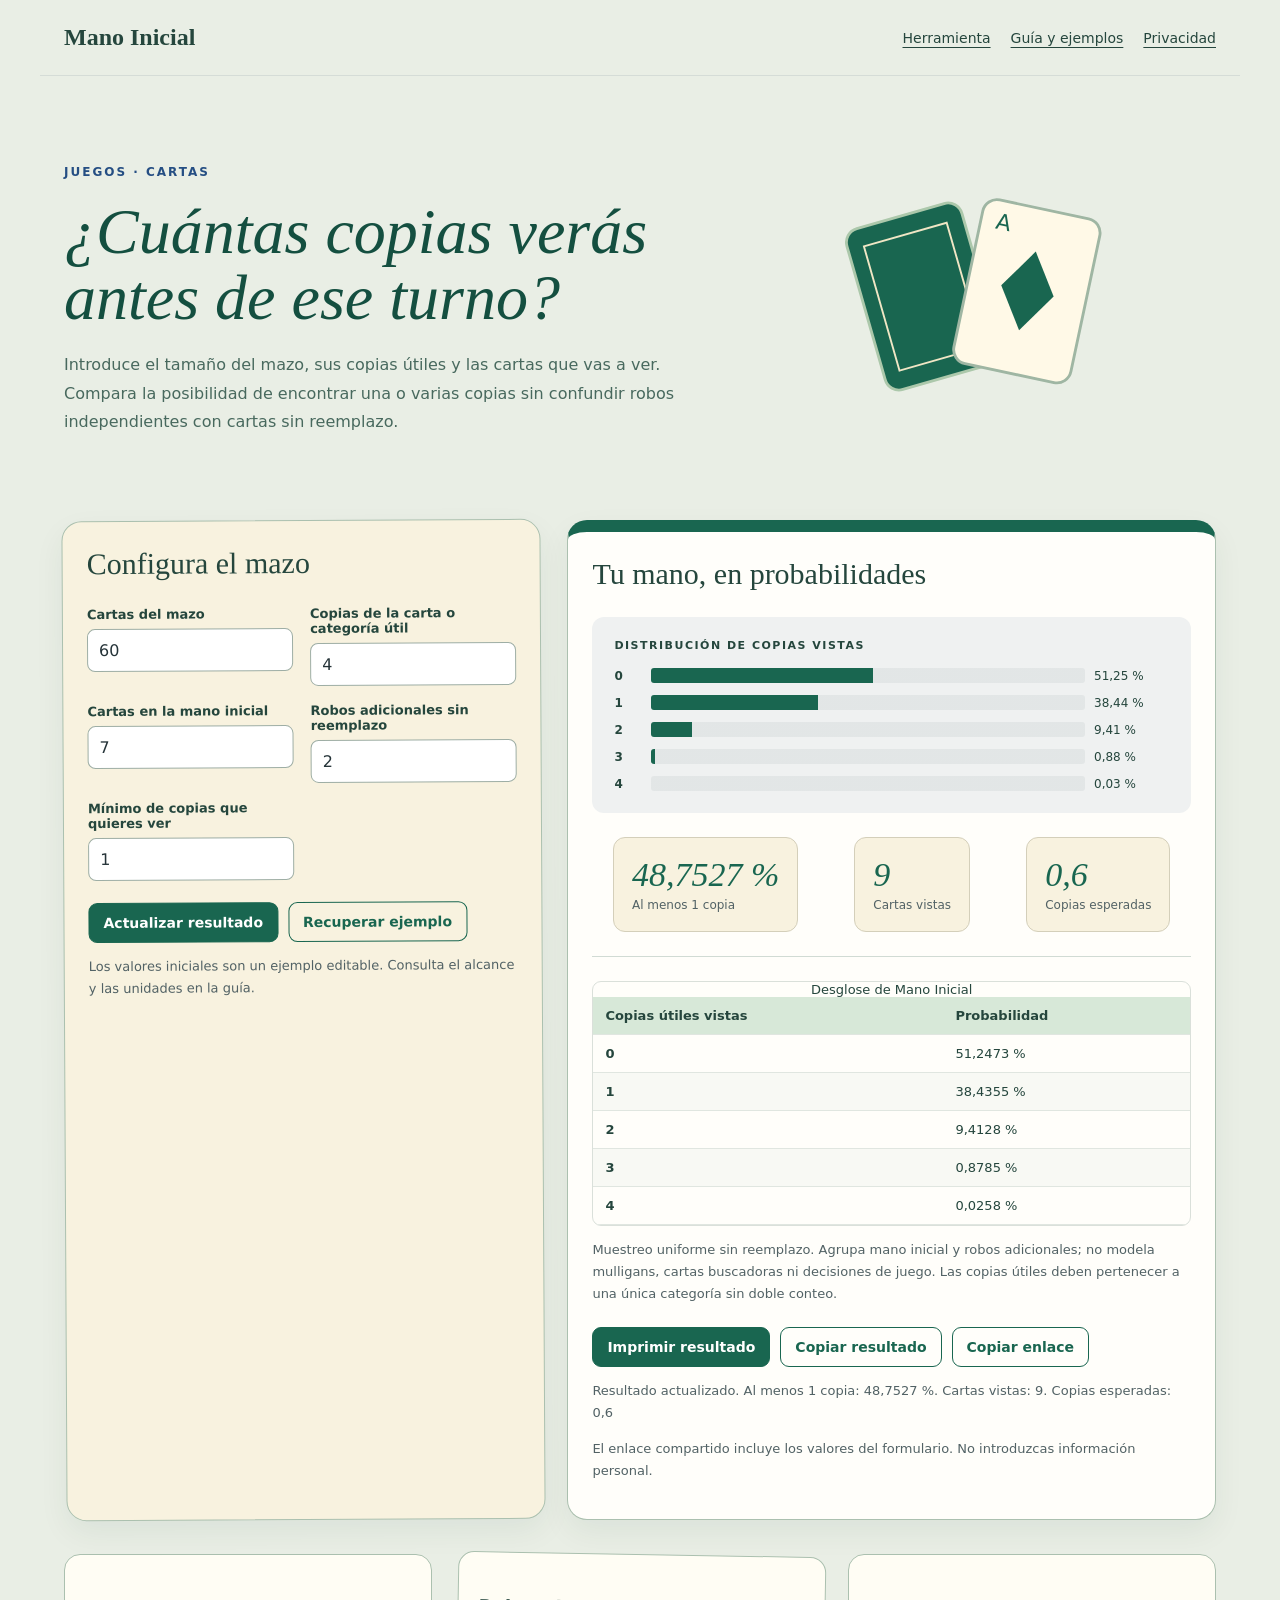
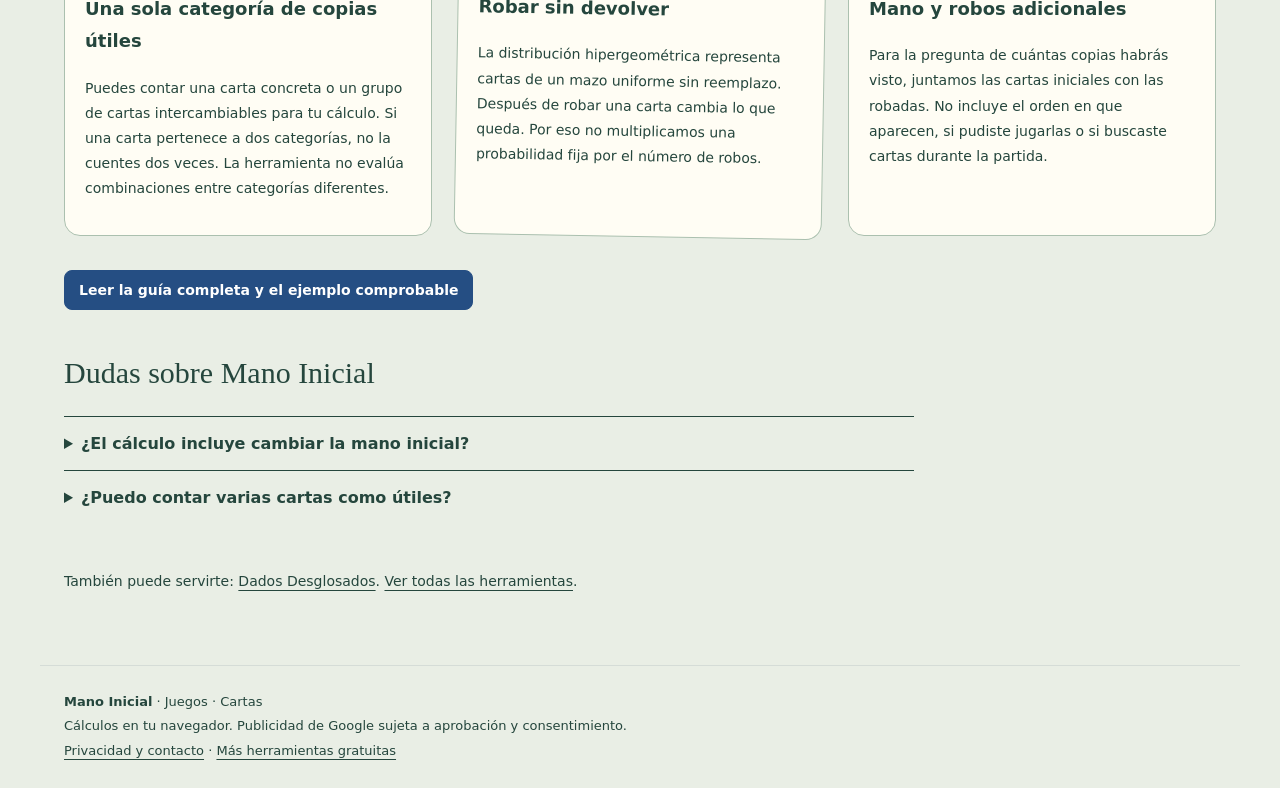
==== commit 121938e5: "Actualizar recursos visibles de Mano Inicial" ====
--- a/index.html
+++ b/index.html
@@ -1 +1 @@
-<!doctype html><html lang="es"><head><meta charset="utf-8"><meta name="viewport" content="width=device-width,initial-scale=1"><meta name="theme-color" content="#254e83"><title>Probabilidad de mano inicial y robos sin reemplazo | Mano Inicial</title><meta name="description" content="Calcula la probabilidad de ver copias útiles en una mano y robos extra. Distribución hipergeométrica con recuentos enteros y parámetros de tu mazo."><link rel="canonical" href="https://ilga25.github.io/mano-inicial/"><link rel="icon" href="favicon.svg" type="image/svg+xml"><link rel="stylesheet" href="style.css"><style>:root{--accent:#254e83}</style><script async src="https://pagead2.googlesyndication.com/pagead/js/adsbygoogle.js?client=ca-pub-2632653491273997" crossorigin="anonymous"></script><script src="privacy-options.js" defer></script><script src="math.js" defer></script><script src="app.js" defer></script><script id="tool-config" type="application/json">{"slug": "mano-inicial", "name": "Mano Inicial", "kind": "hand", "category": "Juegos · Cartas", "color": "#254e83", "title": "Probabilidad de mano inicial y robos sin reemplazo", "description": "Calcula la probabilidad de ver copias útiles en una mano y robos extra. Distribución hipergeométrica con recuentos enteros y parámetros de tu mazo.", "hero": "¿Cuántas copias verás antes de ese turno?", "intro": "Introduce el tamaño del mazo, sus copias útiles y las cartas que vas a ver. Compara la posibilidad de encontrar una o varias copias sin confundir robos independientes con cartas sin reemplazo.", "fields": [["deck", "Cartas del mazo", 60, 2, 300, 1], ["copies", "Copias de la carta o categoría útil", 4, 0, 300, 1], ["hand", "Cartas en la mano inicial", 7, 0, 300, 1], ["draws", "Robos adicionales sin reemplazo", 2, 0, 300, 1], ["need", "Mínimo de copias que quieres ver", 1, 0, 300, 1]], "guide": [["Una sola categoría de copias útiles", "Puedes contar una carta concreta o un grupo de cartas intercambiables para tu cálculo. Si una carta pertenece a dos categorías, no la cuentes dos veces. La herramienta no evalúa combinaciones entre categorías diferentes."], ["Robar sin devolver", "La distribución hipergeométrica representa cartas de un mazo uniforme sin reemplazo. Después de robar una carta cambia lo que queda. Por eso no multiplicamos una probabilidad fija por el número de robos."], ["Mano y robos adicionales", "Para la pregunta de cuántas copias habrás visto, juntamos las cartas iniciales con las robadas. No incluye el orden en que aparecen, si pudiste jugarlas o si buscaste cartas durante la partida."], ["No modela mulligans", "Cambiar cartas, barajar de nuevo, seleccionar entre varias o usar efectos de búsqueda altera el proceso. Para esos casos este cálculo básico no es válido sin adaptar la distribución."], ["Qué significan las copias esperadas", "Es una media matemática: cartas vistas × copias útiles ÷ tamaño del mazo. Un valor como 0,6 no significa que puedas robar una fracción de carta; resume el promedio de muchas manos posibles."], ["Ejemplo comprobable", "En un mazo de diez cartas con dos útiles, al ver dos cartas hay 45 parejas posibles. Solo una contiene las dos útiles, dieciséis contienen exactamente una y veintiocho no contienen ninguna. Al menos una corresponde a 17 de 45."]]}</script><script type="application/ld+json">{"@context": "https://schema.org", "@type": "WebApplication", "name": "Mano Inicial", "url": "https://ilga25.github.io/mano-inicial/", "description": "Calcula la probabilidad de ver copias útiles en una mano y robos extra. Distribución hipergeométrica con recuentos enteros y parámetros de tu mazo.", "inLanguage": "es", "operatingSystem": "Any", "applicationCategory": "UtilitiesApplication", "offers": {"@type": "Offer", "price": "0", "priceCurrency": "EUR"}}</script><meta property="og:type" content="website"><meta property="og:locale" content="es_ES"><meta property="og:url" content="https://ilga25.github.io/mano-inicial/"><meta property="og:title" content="Probabilidad de mano inicial y robos sin reemplazo | Mano Inicial"><meta name="twitter:card" content="summary"><meta property="og:description" content="Calcula la probabilidad de ver copias útiles en una mano y robos extra. Distribución hipergeométrica con recuentos enteros y parámetros de tu mazo."></head><body class="theme-hand"><a href="#main" class="skip">Saltar al contenido</a><header><a href="./">Mano Inicial</a><nav aria-label="Principal"><a href="./">Herramienta</a><a href="guia.html">Guía y ejemplos</a><a href="privacidad.html">Privacidad</a></nav></header><main id="main"><section class="hero"><div class="hero-copy"><p class="eyebrow">Juegos · Cartas</p><h1>¿Cuántas copias verás antes de ese turno?</h1><p class="intro">Introduce el tamaño del mazo, sus copias útiles y las cartas que vas a ver. Compara la posibilidad de encontrar una o varias copias sin confundir robos independientes con cartas sin reemplazo.</p></div><div class="brand-art" aria-hidden="true"><svg viewBox="0 0 400 230"><g transform="rotate(-16 155 120)"><rect x="75" y="25" width="125" height="175" rx="15" fill="#196650" stroke="#acc8ab" stroke-width="3"/><path d="M92 45h90v135H92z" fill="none" stroke="#f0e6c5" stroke-width="2"/></g><g transform="rotate(12 245 120)"><rect x="180" y="25" width="125" height="175" rx="15" fill="#fff9e7" stroke="#9fb6a3" stroke-width="3"/><path d="M243 70l28 42-28 42-28-42z" fill="#196650"/><text x="196" y="55" fill="#196650" font-size="23">A</text></g></svg></div></section><div class="workspace"><section class="panel inputs"><h2>Configura el mazo</h2><form id="form"><div class="fields"><label class="field">Cartas del mazo<input id="deck" type="number" min="2" max="300" step="1" value="60" required></label><label class="field">Copias de la carta o categoría útil<input id="copies" type="number" min="0" max="300" step="1" value="4" required></label><label class="field">Cartas en la mano inicial<input id="hand" type="number" min="0" max="300" step="1" value="7" required></label><label class="field">Robos adicionales sin reemplazo<input id="draws" type="number" min="0" max="300" step="1" value="2" required></label><label class="field">Mínimo de copias que quieres ver<input id="need" type="number" min="0" max="300" step="1" value="1" required></label></div><div class="actions"><button type="submit">Actualizar resultado</button><button id="reset" class="secondary" type="button">Recuperar ejemplo</button></div></form><p class="small">Los valores iniciales son un ejemplo editable. Consulta el alcance y las unidades en la guía.</p></section><section class="panel output"><h2>Tu mano, en probabilidades</h2><noscript>Activa JavaScript para utilizar la herramienta. La guía se puede consultar sin JavaScript.</noscript><p id="error" role="alert" hidden></p><div id="result"><div id="feature-viz"></div><div id="metrics" class="metrics"></div><div class="table-wrap"><table><caption>Desglose de Mano Inicial</caption><thead><tr id="head-row"></tr></thead><tbody id="body-rows"></tbody></table></div><p id="note" class="small"></p></div><div class="actions"><button id="print" type="button">Imprimir resultado</button><button id="copy" type="button" class="secondary">Copiar resultado</button><button id="share" type="button" class="secondary">Copiar enlace</button></div><p id="feedback" role="status" class="small"></p><textarea id="copy-field" aria-label="Contenido para copiar" readonly hidden></textarea><p id="status" role="status" class="small"></p><p class="small share-note">El enlace compartido incluye los valores del formulario. No introduzcas información personal.</p></section></div><section class="cards"><article><h3>Una sola categoría de copias útiles</h3><p>Puedes contar una carta concreta o un grupo de cartas intercambiables para tu cálculo. Si una carta pertenece a dos categorías, no la cuentes dos veces. La herramienta no evalúa combinaciones entre categorías diferentes.</p></article><article><h3>Robar sin devolver</h3><p>La distribución hipergeométrica representa cartas de un mazo uniforme sin reemplazo. Después de robar una carta cambia lo que queda. Por eso no multiplicamos una probabilidad fija por el número de robos.</p></article><article><h3>Mano y robos adicionales</h3><p>Para la pregunta de cuántas copias habrás visto, juntamos las cartas iniciales con las robadas. No incluye el orden en que aparecen, si pudiste jugarlas o si buscaste cartas durante la partida.</p></article></section><p class="guide-link"><a class="button" href="guia.html">Leer la guía completa y el ejemplo comprobable</a></p><!-- EXTRA IDENTIDAD --><section class="faq-custom"><h2>Dudas sobre Mano Inicial</h2><details><summary>¿El cálculo incluye cambiar la mano inicial?</summary><p>No. Los mulligans o efectos de búsqueda alteran el proceso y no se modelan aquí.</p></details><details><summary>¿Puedo contar varias cartas como útiles?</summary><p>Sí, si forman una sola categoría y no cuentas la misma carta más de una vez.</p></details></section><p class="related-tool">También puede servirte: <a href="https://ilga25.github.io/dados-desglosados/">Dados Desglosados</a>. <a href="https://ilga25.github.io/herramientas.html">Ver todas las herramientas</a>.</p><!-- FIN EXTRA IDENTIDAD --></main><footer><strong>Mano Inicial</strong> · Juegos · Cartas<br>Cálculos en tu navegador. Publicidad de Google sujeta a aprobación y consentimiento.<br><a href="privacidad.html">Privacidad y contacto</a> · <a href="https://ilga25.github.io/herramientas.html">Más herramientas gratuitas</a><div><button type="button" id="privacy-options" class="secondary" hidden>Opciones de privacidad</button></div></footer></body></html>+<!doctype html><html lang="es"><head><meta charset="utf-8"><meta name="viewport" content="width=device-width,initial-scale=1"><meta name="theme-color" content="#254e83"><title>Probabilidad de mano inicial y robos sin reemplazo | Mano Inicial</title><meta name="description" content="Calcula la probabilidad de ver copias útiles en una mano y robos extra. Distribución hipergeométrica con recuentos enteros y parámetros de tu mazo."><link rel="canonical" href="https://ilga25.github.io/mano-inicial/"><link rel="icon" href="favicon.svg?v=20261021-identidad2" type="image/svg+xml"><link rel="stylesheet" href="style.css?v=20261021-identidad2"><style>:root{--accent:#254e83}</style><script async src="https://pagead2.googlesyndication.com/pagead/js/adsbygoogle.js?client=ca-pub-2632653491273997" crossorigin="anonymous"></script><script src="privacy-options.js?v=20261021-identidad2" defer></script><script src="math.js?v=20261021-identidad2" defer></script><script src="app.js?v=20261021-identidad2" defer></script><script id="tool-config" type="application/json">{"slug": "mano-inicial", "name": "Mano Inicial", "kind": "hand", "category": "Juegos · Cartas", "color": "#254e83", "title": "Probabilidad de mano inicial y robos sin reemplazo", "description": "Calcula la probabilidad de ver copias útiles en una mano y robos extra. Distribución hipergeométrica con recuentos enteros y parámetros de tu mazo.", "hero": "¿Cuántas copias verás antes de ese turno?", "intro": "Introduce el tamaño del mazo, sus copias útiles y las cartas que vas a ver. Compara la posibilidad de encontrar una o varias copias sin confundir robos independientes con cartas sin reemplazo.", "fields": [["deck", "Cartas del mazo", 60, 2, 300, 1], ["copies", "Copias de la carta o categoría útil", 4, 0, 300, 1], ["hand", "Cartas en la mano inicial", 7, 0, 300, 1], ["draws", "Robos adicionales sin reemplazo", 2, 0, 300, 1], ["need", "Mínimo de copias que quieres ver", 1, 0, 300, 1]], "guide": [["Una sola categoría de copias útiles", "Puedes contar una carta concreta o un grupo de cartas intercambiables para tu cálculo. Si una carta pertenece a dos categorías, no la cuentes dos veces. La herramienta no evalúa combinaciones entre categorías diferentes."], ["Robar sin devolver", "La distribución hipergeométrica representa cartas de un mazo uniforme sin reemplazo. Después de robar una carta cambia lo que queda. Por eso no multiplicamos una probabilidad fija por el número de robos."], ["Mano y robos adicionales", "Para la pregunta de cuántas copias habrás visto, juntamos las cartas iniciales con las robadas. No incluye el orden en que aparecen, si pudiste jugarlas o si buscaste cartas durante la partida."], ["No modela mulligans", "Cambiar cartas, barajar de nuevo, seleccionar entre varias o usar efectos de búsqueda altera el proceso. Para esos casos este cálculo básico no es válido sin adaptar la distribución."], ["Qué significan las copias esperadas", "Es una media matemática: cartas vistas × copias útiles ÷ tamaño del mazo. Un valor como 0,6 no significa que puedas robar una fracción de carta; resume el promedio de muchas manos posibles."], ["Ejemplo comprobable", "En un mazo de diez cartas con dos útiles, al ver dos cartas hay 45 parejas posibles. Solo una contiene las dos útiles, dieciséis contienen exactamente una y veintiocho no contienen ninguna. Al menos una corresponde a 17 de 45."]]}</script><script type="application/ld+json">{"@context": "https://schema.org", "@type": "WebApplication", "name": "Mano Inicial", "url": "https://ilga25.github.io/mano-inicial/", "description": "Calcula la probabilidad de ver copias útiles en una mano y robos extra. Distribución hipergeométrica con recuentos enteros y parámetros de tu mazo.", "inLanguage": "es", "operatingSystem": "Any", "applicationCategory": "UtilitiesApplication", "offers": {"@type": "Offer", "price": "0", "priceCurrency": "EUR"}}</script><meta property="og:type" content="website"><meta property="og:locale" content="es_ES"><meta property="og:url" content="https://ilga25.github.io/mano-inicial/"><meta property="og:title" content="Probabilidad de mano inicial y robos sin reemplazo | Mano Inicial"><meta name="twitter:card" content="summary"><meta property="og:description" content="Calcula la probabilidad de ver copias útiles en una mano y robos extra. Distribución hipergeométrica con recuentos enteros y parámetros de tu mazo."></head><body class="theme-hand"><a href="#main" class="skip">Saltar al contenido</a><header><a href="./">Mano Inicial</a><nav aria-label="Principal"><a href="./">Herramienta</a><a href="guia.html">Guía y ejemplos</a><a href="privacidad.html">Privacidad</a></nav></header><main id="main"><section class="hero"><div class="hero-copy"><p class="eyebrow">Juegos · Cartas</p><h1>¿Cuántas copias verás antes de ese turno?</h1><p class="intro">Introduce el tamaño del mazo, sus copias útiles y las cartas que vas a ver. Compara la posibilidad de encontrar una o varias copias sin confundir robos independientes con cartas sin reemplazo.</p></div><div class="brand-art" aria-hidden="true"><svg viewBox="0 0 400 230"><g transform="rotate(-16 155 120)"><rect x="75" y="25" width="125" height="175" rx="15" fill="#196650" stroke="#acc8ab" stroke-width="3"/><path d="M92 45h90v135H92z" fill="none" stroke="#f0e6c5" stroke-width="2"/></g><g transform="rotate(12 245 120)"><rect x="180" y="25" width="125" height="175" rx="15" fill="#fff9e7" stroke="#9fb6a3" stroke-width="3"/><path d="M243 70l28 42-28 42-28-42z" fill="#196650"/><text x="196" y="55" fill="#196650" font-size="23">A</text></g></svg></div></section><div class="workspace"><section class="panel inputs"><h2>Configura el mazo</h2><form id="form"><div class="fields"><label class="field">Cartas del mazo<input id="deck" type="number" min="2" max="300" step="1" value="60" required></label><label class="field">Copias de la carta o categoría útil<input id="copies" type="number" min="0" max="300" step="1" value="4" required></label><label class="field">Cartas en la mano inicial<input id="hand" type="number" min="0" max="300" step="1" value="7" required></label><label class="field">Robos adicionales sin reemplazo<input id="draws" type="number" min="0" max="300" step="1" value="2" required></label><label class="field">Mínimo de copias que quieres ver<input id="need" type="number" min="0" max="300" step="1" value="1" required></label></div><div class="actions"><button type="submit">Actualizar resultado</button><button id="reset" class="secondary" type="button">Recuperar ejemplo</button></div></form><p class="small">Los valores iniciales son un ejemplo editable. Consulta el alcance y las unidades en la guía.</p></section><section class="panel output"><h2>Tu mano, en probabilidades</h2><noscript>Activa JavaScript para utilizar la herramienta. La guía se puede consultar sin JavaScript.</noscript><p id="error" role="alert" hidden></p><div id="result"><div id="feature-viz"></div><div id="metrics" class="metrics"></div><div class="table-wrap"><table><caption>Desglose de Mano Inicial</caption><thead><tr id="head-row"></tr></thead><tbody id="body-rows"></tbody></table></div><p id="note" class="small"></p></div><div class="actions"><button id="print" type="button">Imprimir resultado</button><button id="copy" type="button" class="secondary">Copiar resultado</button><button id="share" type="button" class="secondary">Copiar enlace</button></div><p id="feedback" role="status" class="small"></p><textarea id="copy-field" aria-label="Contenido para copiar" readonly hidden></textarea><p id="status" role="status" class="small"></p><p class="small share-note">El enlace compartido incluye los valores del formulario. No introduzcas información personal.</p></section></div><section class="cards"><article><h3>Una sola categoría de copias útiles</h3><p>Puedes contar una carta concreta o un grupo de cartas intercambiables para tu cálculo. Si una carta pertenece a dos categorías, no la cuentes dos veces. La herramienta no evalúa combinaciones entre categorías diferentes.</p></article><article><h3>Robar sin devolver</h3><p>La distribución hipergeométrica representa cartas de un mazo uniforme sin reemplazo. Después de robar una carta cambia lo que queda. Por eso no multiplicamos una probabilidad fija por el número de robos.</p></article><article><h3>Mano y robos adicionales</h3><p>Para la pregunta de cuántas copias habrás visto, juntamos las cartas iniciales con las robadas. No incluye el orden en que aparecen, si pudiste jugarlas o si buscaste cartas durante la partida.</p></article></section><p class="guide-link"><a class="button" href="guia.html">Leer la guía completa y el ejemplo comprobable</a></p><!-- EXTRA IDENTIDAD --><section class="faq-custom"><h2>Dudas sobre Mano Inicial</h2><details><summary>¿El cálculo incluye cambiar la mano inicial?</summary><p>No. Los mulligans o efectos de búsqueda alteran el proceso y no se modelan aquí.</p></details><details><summary>¿Puedo contar varias cartas como útiles?</summary><p>Sí, si forman una sola categoría y no cuentas la misma carta más de una vez.</p></details></section><p class="related-tool">También puede servirte: <a href="https://ilga25.github.io/dados-desglosados/">Dados Desglosados</a>. <a href="https://ilga25.github.io/herramientas.html">Ver todas las herramientas</a>.</p><!-- FIN EXTRA IDENTIDAD --></main><footer><strong>Mano Inicial</strong> · Juegos · Cartas<br>Cálculos en tu navegador. Publicidad de Google sujeta a aprobación y consentimiento.<br><a href="privacidad.html">Privacidad y contacto</a> · <a href="https://ilga25.github.io/herramientas.html">Más herramientas gratuitas</a><div><button type="button" id="privacy-options" class="secondary" hidden>Opciones de privacidad</button></div></footer></body></html>
